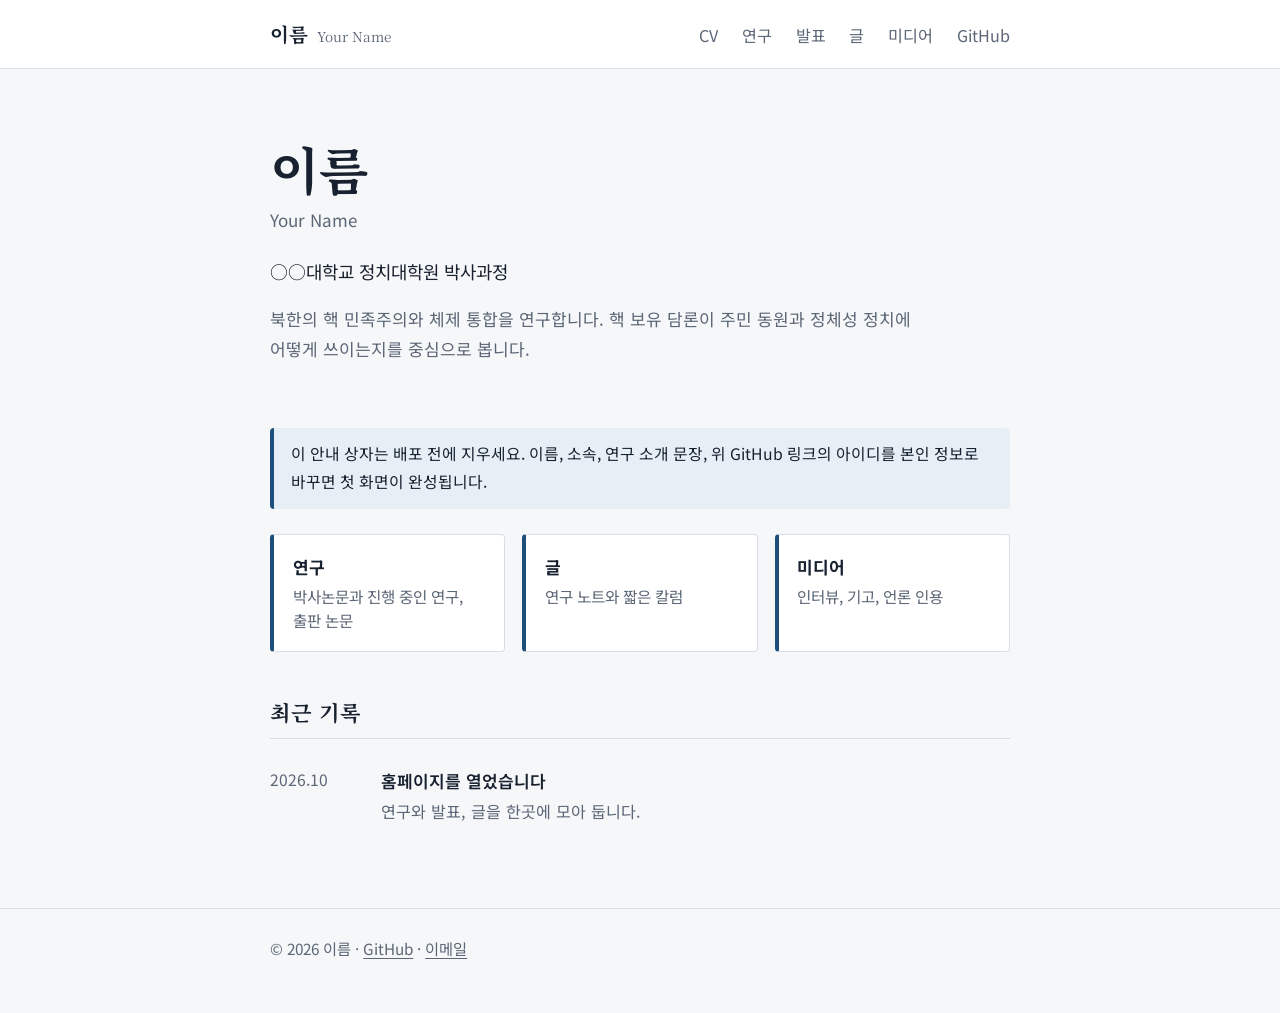
==== index.html @ 4d2642c3 "Add files via upload" ====
<!doctype html>
<html lang="ko">
<head>
  <meta charset="utf-8">
  <meta name="viewport" content="width=device-width, initial-scale=1">
  <title>이름 | 북한 정치·안보 연구</title>
  <meta name="description" content="정치학 박사과정. 북한의 핵 민족주의와 체제 통합을 연구합니다.">
  <meta property="og:title" content="이름 | 북한 정치·안보 연구">
  <meta property="og:description" content="정치학 박사과정. 북한의 핵 민족주의와 체제 통합을 연구합니다.">
  <meta property="og:locale" content="ko_KR">
  <link rel="preconnect" href="https://fonts.googleapis.com">
  <link rel="preconnect" href="https://fonts.gstatic.com" crossorigin>
  <link rel="stylesheet" href="https://fonts.googleapis.com/css2?family=Noto+Serif+KR:wght@500;700&family=Noto+Sans+KR:wght@400;600&display=swap">
  <link rel="stylesheet" href="assets/style.css">
</head>
<body>
  <header class="site-header">
    <div class="wrap">
      <a class="brand" href="index.html">이름<small>Your Name</small></a>
      <nav aria-label="주 메뉴">
        <a href="about.html">CV</a>
        <a href="research.html">연구</a>
        <a href="talks.html">발표</a>
        <a href="writing.html">글</a>
        <a href="media.html">미디어</a>
        <a href="https://github.com/내-깃허브-아이디">GitHub</a>
      </nav>
    </div>
  </header>

  <main>
    <div class="wrap">
      <section class="hero">
        <h1>이름</h1>
        <p class="en">Your Name</p>
        <p class="role">○○대학교 정치대학원 박사과정</p>
        <p class="interests">북한의 핵 민족주의와 체제 통합을 연구합니다. 핵 보유 담론이 주민 동원과 정체성 정치에 어떻게 쓰이는지를 중심으로 봅니다.</p>
      </section>

      <div class="todo">이 안내 상자는 배포 전에 지우세요. 이름, 소속, 연구 소개 문장, 위 GitHub 링크의 아이디를 본인 정보로 바꾸면 첫 화면이 완성됩니다.</div>

      <ul class="shortcuts">
        <li><a href="research.html"><strong>연구</strong><span>박사논문과 진행 중인 연구, 출판 논문</span></a></li>
        <li><a href="writing.html"><strong>글</strong><span>연구 노트와 짧은 칼럼</span></a></li>
        <li><a href="media.html"><strong>미디어</strong><span>인터뷰, 기고, 언론 인용</span></a></li>
      </ul>

      <h2>최근 기록</h2>
      <ul class="entries">
        <li>
          <span class="when">2026.10</span>
          <span class="what"><strong>홈페이지를 열었습니다</strong><span>연구와 발표, 글을 한곳에 모아 둡니다.</span></span>
        </li>
      </ul>
    </div>
  </main>

  <footer>
    <div class="wrap">© 2026 이름 · <a href="https://github.com/내-깃허브-아이디">GitHub</a> · <a href="mailto:you@example.com">이메일</a></div>
  </footer>
</body>
</html>
---- assets/style.css ----
:root {
  --bg: #f6f7f9;
  --surface: #ffffff;
  --ink: #18212f;
  --muted: #5b6676;
  --line: #d9dee6;
  --accent: #1d4f7a;
  --accent-soft: #e6eef6;
  --max: 46rem;
}

@media (prefers-color-scheme: dark) {
  :root {
    --bg: #11161d;
    --surface: #18202a;
    --ink: #e7ebf0;
    --muted: #9aa5b4;
    --line: #2b3542;
    --accent: #8fbbe3;
    --accent-soft: #1f2d3d;
  }
}

* { box-sizing: border-box; }

html { font-size: 17px; }

body {
  margin: 0;
  background: var(--bg);
  color: var(--ink);
  font-family: "Pretendard Variable", Pretendard, "Noto Sans KR", -apple-system, "Apple SD Gothic Neo", "Malgun Gothic", sans-serif;
  line-height: 1.75;
  word-break: keep-all;
}

a { color: var(--accent); text-decoration-thickness: 1px; text-underline-offset: 3px; }
a:hover { text-decoration-thickness: 2px; }
a:focus-visible, button:focus-visible { outline: 3px solid var(--accent); outline-offset: 3px; border-radius: 2px; }

.wrap { max-width: var(--max); margin: 0 auto; padding: 0 1.25rem; }

/* 상단 메뉴 */
.site-header { border-bottom: 1px solid var(--line); background: var(--surface); }
.site-header .wrap { display: flex; flex-wrap: wrap; align-items: baseline; justify-content: space-between; gap: .5rem 1.5rem; padding-top: 1rem; padding-bottom: 1rem; }
.brand { font-family: "Noto Serif KR", "Nanum Myeongjo", serif; font-weight: 700; font-size: 1.15rem; color: var(--ink); text-decoration: none; }
.brand small { font-family: inherit; font-weight: 400; color: var(--muted); margin-left: .5rem; font-size: .8rem; }
nav a { color: var(--muted); text-decoration: none; margin-right: 1.1rem; font-size: .95rem; }
nav a:last-child { margin-right: 0; }
nav a:hover, nav a[aria-current="page"] { color: var(--ink); }
nav a[aria-current="page"] { border-bottom: 2px solid var(--accent); padding-bottom: 2px; }

/* 첫 화면 */
.hero { padding: 4rem 0 2.5rem; }
.hero h1 { font-family: "Noto Serif KR", "Nanum Myeongjo", serif; font-size: clamp(2rem, 6vw, 3rem); line-height: 1.25; margin: 0 0 .25rem; letter-spacing: -.01em; }
.hero .en { color: var(--muted); margin: 0 0 1.25rem; }
.hero .role { font-size: 1.05rem; margin: 0 0 .25rem; }
.hero .interests { color: var(--muted); margin: 1rem 0 0; max-width: 38rem; }

/* 본문 */
main { padding-bottom: 4rem; }
main h1 { font-family: "Noto Serif KR", "Nanum Myeongjo", serif; font-size: 1.9rem; margin: 3rem 0 .5rem; }
main h2 { font-family: "Noto Serif KR", "Nanum Myeongjo", serif; font-size: 1.25rem; margin: 2.5rem 0 .75rem; padding-bottom: .4rem; border-bottom: 1px solid var(--line); }
main p.lead { color: var(--muted); margin: 0 0 1rem; }

/* 목록: 연도 + 내용 */
.entries { list-style: none; padding: 0; margin: 0; }
.entries li { display: grid; grid-template-columns: 5.5rem 1fr; gap: .25rem 1rem; padding: .85rem 0; border-bottom: 1px solid var(--line); }
.entries li:last-child { border-bottom: 0; }
.entries .when { color: var(--muted); font-size: .92rem; font-variant-numeric: tabular-nums; }
.entries .what strong { display: block; font-weight: 600; }
.entries .what span { color: var(--muted); font-size: .95rem; }

/* 바로가기 카드 3개 */
.shortcuts { display: grid; gap: 1rem; grid-template-columns: repeat(auto-fit, minmax(13rem, 1fr)); margin: 1.5rem 0 0; padding: 0; list-style: none; }
.shortcuts a { display: block; height: 100%; padding: 1rem 1.1rem; background: var(--surface); border: 1px solid var(--line); border-left: 4px solid var(--accent); border-radius: 4px; color: var(--ink); text-decoration: none; }
.shortcuts a:hover { background: var(--accent-soft); }
.shortcuts strong { display: block; margin-bottom: .2rem; }
.shortcuts span { color: var(--muted); font-size: .92rem; line-height: 1.55; display: block; }

/* 안내 문구 (직접 채울 부분) */
.todo { background: var(--accent-soft); border-left: 4px solid var(--accent); padding: .75rem 1rem; border-radius: 4px; font-size: .93rem; color: var(--ink); margin: 1.25rem 0; }

footer { border-top: 1px solid var(--line); padding: 1.5rem 0 3rem; color: var(--muted); font-size: .9rem; }
footer a { color: var(--muted); }

@media (max-width: 34rem) {
  html { font-size: 16px; }
  .entries li { grid-template-columns: 1fr; }
  .hero { padding-top: 2.5rem; }
}

@media (prefers-reduced-motion: reduce) {
  * { scroll-behavior: auto !important; transition: none !important; animation: none !important; }
}
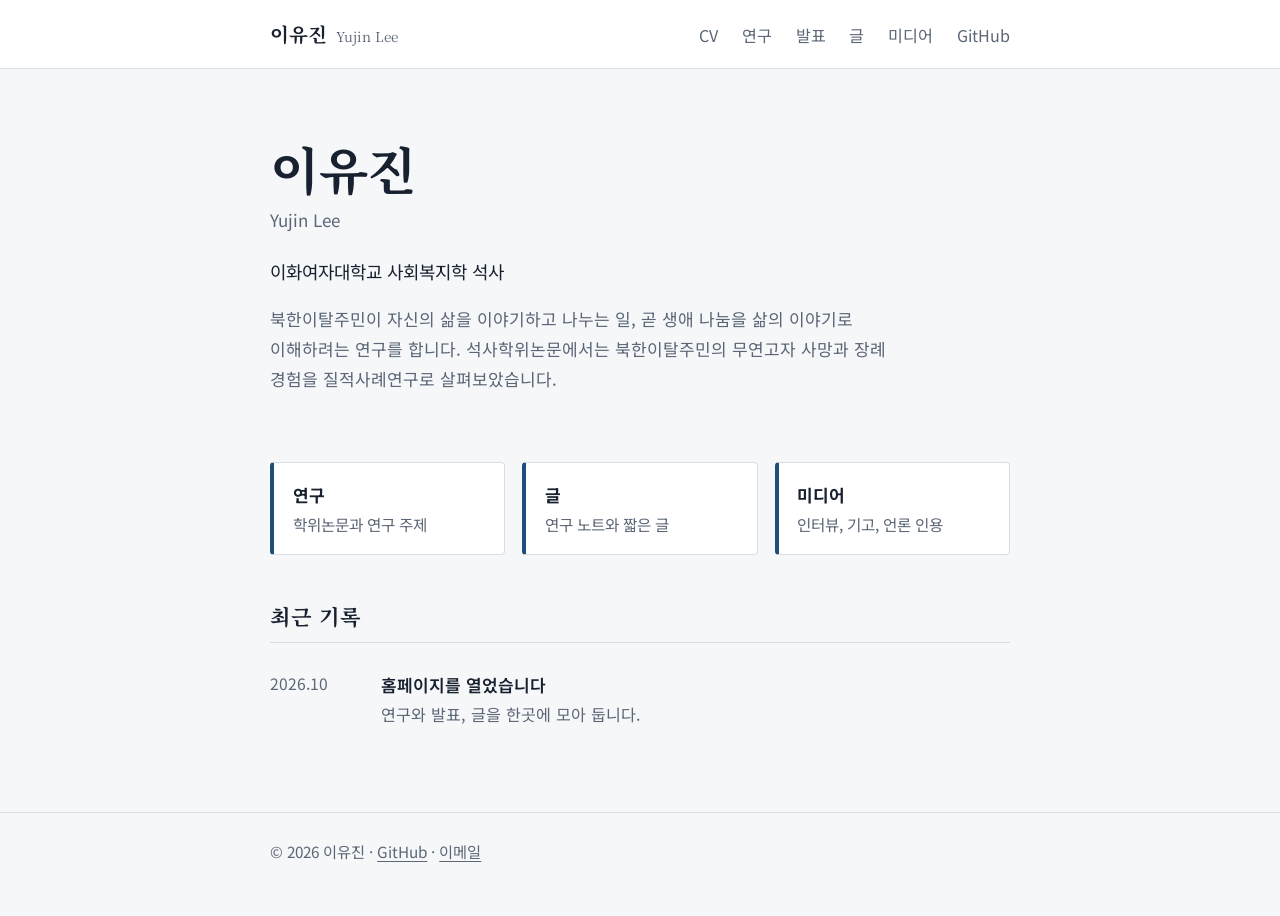
==== commit 2ea13940: "Add files via upload" ====
--- a/index.html
+++ b/index.html
@@ -3,10 +3,10 @@
 <head>
   <meta charset="utf-8">
   <meta name="viewport" content="width=device-width, initial-scale=1">
-  <title>이름 | 북한 정치·안보 연구</title>
-  <meta name="description" content="정치학 박사과정. 북한의 핵 민족주의와 체제 통합을 연구합니다.">
-  <meta property="og:title" content="이름 | 북한 정치·안보 연구">
-  <meta property="og:description" content="정치학 박사과정. 북한의 핵 민족주의와 체제 통합을 연구합니다.">
+  <title>이유진 | 북한이탈주민 삶 연구</title>
+  <meta name="description" content="사회복지학 석사. 북한이탈주민의 생애 나눔과 삶의 이야기를 질적으로 연구합니다.">
+  <meta property="og:title" content="이유진 | 북한이탈주민 삶 연구">
+  <meta property="og:description" content="사회복지학 석사. 북한이탈주민의 생애 나눔과 삶의 이야기를 질적으로 연구합니다.">
   <meta property="og:locale" content="ko_KR">
   <link rel="preconnect" href="https://fonts.googleapis.com">
   <link rel="preconnect" href="https://fonts.gstatic.com" crossorigin>
@@ -16,14 +16,14 @@
 <body>
   <header class="site-header">
     <div class="wrap">
-      <a class="brand" href="index.html">이름<small>Your Name</small></a>
+      <a class="brand" href="index.html">이유진<small>Yujin Lee</small></a>
       <nav aria-label="주 메뉴">
         <a href="about.html">CV</a>
         <a href="research.html">연구</a>
         <a href="talks.html">발표</a>
         <a href="writing.html">글</a>
         <a href="media.html">미디어</a>
-        <a href="https://github.com/내-깃허브-아이디">GitHub</a>
+        <a href="https://github.com/dodojin2020">GitHub</a>
       </nav>
     </div>
   </header>
@@ -31,17 +31,15 @@
   <main>
     <div class="wrap">
       <section class="hero">
-        <h1>이름</h1>
-        <p class="en">Your Name</p>
-        <p class="role">○○대학교 정치대학원 박사과정</p>
-        <p class="interests">북한의 핵 민족주의와 체제 통합을 연구합니다. 핵 보유 담론이 주민 동원과 정체성 정치에 어떻게 쓰이는지를 중심으로 봅니다.</p>
+        <h1>이유진</h1>
+        <p class="en">Yujin Lee</p>
+        <p class="role">이화여자대학교 사회복지학 석사</p>
+        <p class="interests">북한이탈주민이 자신의 삶을 이야기하고 나누는 일, 곧 생애 나눔을 삶의 이야기로 이해하려는 연구를 합니다. 석사학위논문에서는 북한이탈주민의 무연고자 사망과 장례 경험을 질적사례연구로 살펴보았습니다.</p>
       </section>
 
-      <div class="todo">이 안내 상자는 배포 전에 지우세요. 이름, 소속, 연구 소개 문장, 위 GitHub 링크의 아이디를 본인 정보로 바꾸면 첫 화면이 완성됩니다.</div>
-
       <ul class="shortcuts">
-        <li><a href="research.html"><strong>연구</strong><span>박사논문과 진행 중인 연구, 출판 논문</span></a></li>
-        <li><a href="writing.html"><strong>글</strong><span>연구 노트와 짧은 칼럼</span></a></li>
+        <li><a href="research.html"><strong>연구</strong><span>학위논문과 연구 주제</span></a></li>
+        <li><a href="writing.html"><strong>글</strong><span>연구 노트와 짧은 글</span></a></li>
         <li><a href="media.html"><strong>미디어</strong><span>인터뷰, 기고, 언론 인용</span></a></li>
       </ul>
 
@@ -56,7 +54,7 @@
   </main>
 
   <footer>
-    <div class="wrap">© 2026 이름 · <a href="https://github.com/내-깃허브-아이디">GitHub</a> · <a href="mailto:you@example.com">이메일</a></div>
+    <div class="wrap">© 2026 이유진 · <a href="https://github.com/dodojin2020">GitHub</a> · <a href="mailto:lglgh063@gmail.com">이메일</a></div>
   </footer>
 </body>
 </html>
